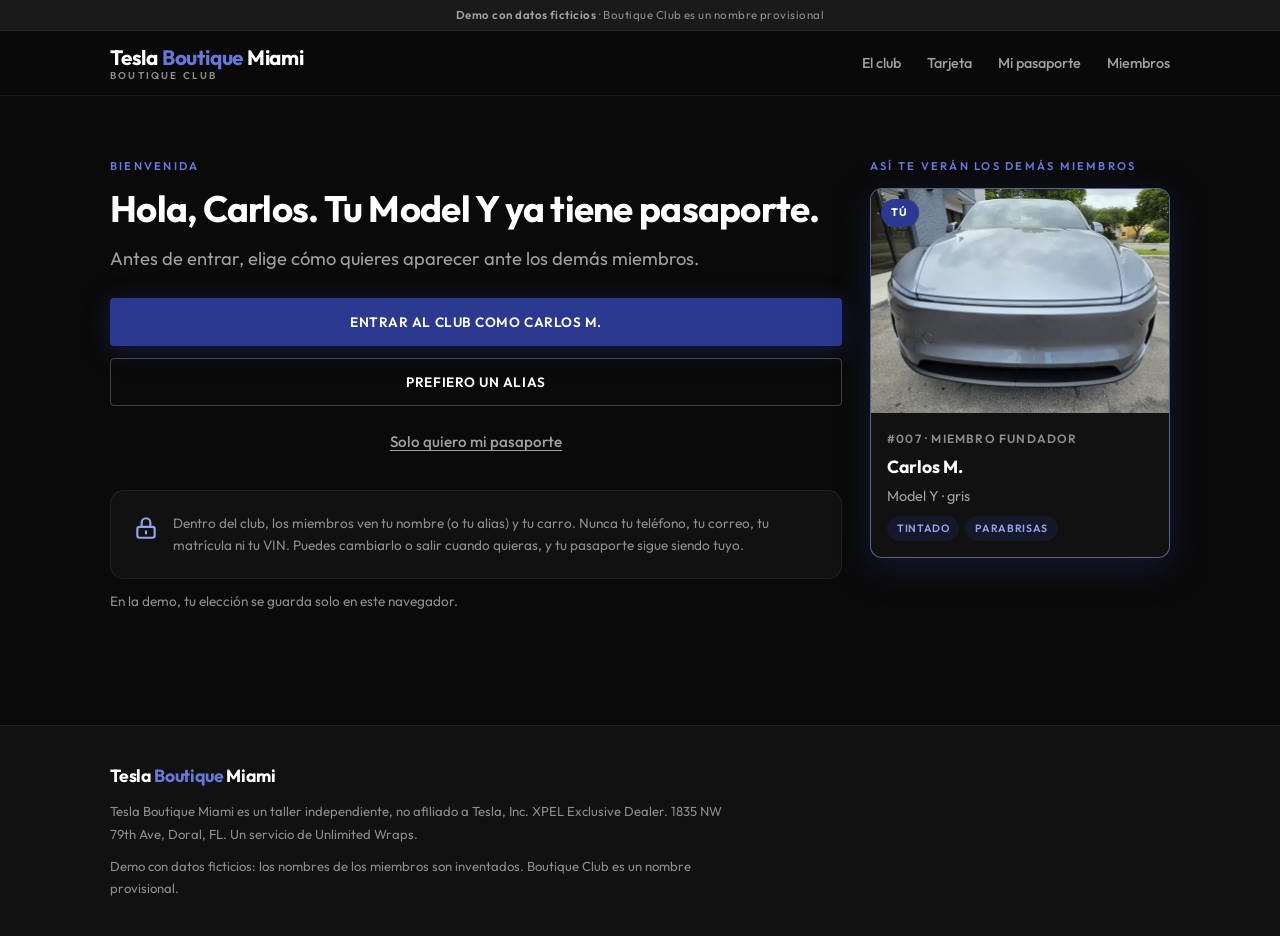
==== bienvenida/index.html @ 5e01b352 "Las cinco pantallas del Boutique Club Portada, tarjeta con QR, bienvenida con la escalera de consent" ====
<!DOCTYPE html>
<html lang="es">
<head>
<meta charset="UTF-8">
<meta name="viewport" content="width=device-width, initial-scale=1.0, viewport-fit=cover">
<meta name="robots" content="noindex, nofollow">
<meta name="theme-color" content="#0a0a0a">
<title>Bienvenida | Boutique Club · Tesla Boutique Miami</title>
<link rel="icon" type="image/svg+xml" href="../favicon.svg">
<link rel="preconnect" href="https://fonts.googleapis.com">
<link rel="preconnect" href="https://fonts.gstatic.com" crossorigin>
<link rel="stylesheet" href="https://fonts.googleapis.com/css2?family=Outfit:wght@400;500;600;700;800&display=swap">
<link rel="stylesheet" href="../assets/css/club.css">
</head>
<body data-raiz="../">
<div class="demo-bar"><strong>Demo con datos ficticios</strong> · Boutique Club es un nombre provisional</div>

<header class="cab"><div class="container cab-inner">
  <a class="logo" href="../" aria-label="Boutique Club, inicio"><span class="logo-main"><span class="logo-tesla">Tesla</span> <span class="logo-boutique">Boutique</span> <span class="logo-miami">Miami</span></span><span class="logo-sub">Boutique Club</span></a>
  <nav class="nav" aria-label="Principal"><a href="../">El club</a><a href="../tarjeta/">Tarjeta</a><a href="../pasaporte/">Mi pasaporte</a><a href="../miembros/">Miembros</a></nav>
</div></header>

<main class="seccion"><div class="container">
  <div class="bienv">
    <div>
      <span class="tag">Bienvenida</span>
      <h1 class="titulo-2">Hola, Carlos. Tu Model Y ya tiene pasaporte.</h1>
      <p class="lead">Antes de entrar, elige cómo quieres aparecer ante los demás miembros.</p>

      <div class="opciones">
        <button type="button" class="btn btn-primary btn-block" data-bc-elegir="nombre">Entrar al club como Carlos M.</button>
        <button type="button" class="btn btn-outline btn-block" data-bc-mostrar-alias aria-expanded="false" aria-controls="alias-caja">Prefiero un alias</button>
        <div class="alias-caja" id="alias-caja" hidden>
          <label for="alias">Tu alias en el club</label>
          <input id="alias" type="text" maxlength="24" autocomplete="off" placeholder="Por ejemplo: Y Gris">
          <button type="button" class="btn btn-primary btn-block" data-bc-elegir="alias">Entrar con este alias</button>
        </div>
        <button type="button" class="btn btn-texto" data-bc-elegir="privado">Solo quiero mi pasaporte</button>
      </div>

      <div class="panel privacidad" style="margin-top:24px">
        <svg fill="none" stroke="currentColor" viewBox="0 0 24 24" aria-hidden="true"><path stroke-linecap="round" stroke-linejoin="round" stroke-width="2" d="M12 15v2m-6 4h12a2 2 0 002-2v-6a2 2 0 00-2-2H6a2 2 0 00-2 2v6a2 2 0 002 2zm10-10V7a4 4 0 00-8 0v4h8z"/></svg>
        <p class="nota">Dentro del club, los miembros ven tu nombre (o tu alias) y tu carro. Nunca tu teléfono, tu correo, tu matrícula ni tu VIN. Puedes cambiarlo o salir cuando quieras, y tu pasaporte sigue siendo tuyo.</p>
      </div>
      <p class="nota" style="margin-top:12px">En la demo, tu elección se guarda solo en este navegador.</p>
    </div>

    <aside class="vista-previa" aria-label="Vista previa">
      <span class="tag">Así te verán los demás miembros</span>
      <div data-bc="preview"></div>
    </aside>
  </div>
</div></main>

<footer class="pie"><div class="container">
  <div class="logo-main"><span class="logo-tesla">Tesla</span> <span class="logo-boutique">Boutique</span> <span class="logo-miami">Miami</span></div>
  <p>Tesla Boutique Miami es un taller independiente, no afiliado a Tesla, Inc. XPEL Exclusive Dealer. 1835 NW 79th Ave, Doral, FL. Un servicio de Unlimited Wraps.</p>
  <p>Demo con datos ficticios: los nombres de los miembros son inventados. Boutique Club es un nombre provisional.</p>
</div></footer>

<nav class="tabbar" aria-label="Secciones">
  <a href="../"><svg fill="none" stroke="currentColor" stroke-width="1.8" viewBox="0 0 24 24" aria-hidden="true"><path stroke-linejoin="round" d="M12 3l2.6 5.3 5.9.9-4.3 4.1 1 5.8L12 16.4l-5.2 2.7 1-5.8-4.3-4.1 5.9-.9L12 3z"/></svg>Club</a>
  <a href="../tarjeta/"><svg fill="none" stroke="currentColor" stroke-width="1.8" viewBox="0 0 24 24" aria-hidden="true"><rect x="3" y="6" width="18" height="12" rx="2"/><path d="M3 10h18"/></svg>Tarjeta</a>
  <a href="../pasaporte/"><svg fill="none" stroke="currentColor" stroke-width="1.8" viewBox="0 0 24 24" aria-hidden="true"><path stroke-linecap="round" stroke-linejoin="round" d="M9 12l2 2 4-4m5.6-4A12 12 0 0112 2.9 12 12 0 013.4 6 12 12 0 003 9c0 5.6 3.8 10.3 9 11.6 5.2-1.3 9-6 9-11.6 0-1-.1-2-.4-3z"/></svg>Pasaporte</a>
  <a href="../miembros/"><svg fill="none" stroke="currentColor" stroke-width="1.8" viewBox="0 0 24 24" aria-hidden="true"><path stroke-linecap="round" stroke-linejoin="round" d="M17 20h5v-2a3 3 0 00-5.4-1.9M17 20H7m10 0v-2c0-.7-.1-1.3-.4-1.9M7 20H2v-2a3 3 0 015.4-1.9M7 20v-2c0-.7.1-1.3.4-1.9m0 0a5 5 0 019.2 0M15 7a3 3 0 11-6 0 3 3 0 016 0z"/></svg>Miembros</a>
</nav>

<script src="../assets/js/datos.js"></script>
<script src="../assets/js/club.js"></script>
</body>
</html>
---- assets/css/club.css ----
/* ============================================================
   BOUTIQUE CLUB (demo), derivado del sistema de Tesla Boutique Miami
   Tokens, tipografía y efecto "linterna" tomados del sitio.
   ============================================================ */

:root {
    --black: #0a0a0a;
    --black-light: #111111;
    --black-lighter: #1a1a1a;
    --gray-dark: #2a2a2a;
    --gray: #8c8c8c;
    --gray-light: #a0a0a0;
    --white: #ffffff;
    --accent: #2B3990;
    --accent-dark: #1e2a6b;
    --accent-glow: rgba(43, 57, 144, 0.4);
    --accent-text: #6678da;
    --peri: #93a2ec;
    --line: rgba(255, 255, 255, 0.07);
    --font-main: 'Outfit', -apple-system, BlinkMacSystemFont, 'Segoe UI', sans-serif;
    --transition-fast: 0.2s ease;
    --transition-med: 0.4s cubic-bezier(0.4, 0, 0.2, 1);
    color-scheme: dark;
}

* { margin: 0; padding: 0; box-sizing: border-box; }
html { overflow-x: hidden; -webkit-text-size-adjust: 100%; }
body {
    font-family: var(--font-main);
    background: var(--black);
    color: var(--white);
    line-height: 1.6;
    overflow-x: hidden;
    -webkit-font-smoothing: antialiased;
    padding-bottom: 76px; /* espacio para la barra inferior en el teléfono */
}
a { color: inherit; text-decoration: none; }
img { max-width: 100%; height: auto; display: block; }
:focus-visible { outline: 2px solid var(--peri); outline-offset: 3px; border-radius: 4px; }

.container { max-width: 1100px; margin: 0 auto; padding-inline: 20px; }
.estrecho { max-width: 640px; }

/* ---------- Aviso de demo ---------- */
.demo-bar {
    background: var(--black-lighter);
    border-bottom: 1px solid var(--line);
    color: var(--gray);
    font-size: 0.72rem;
    letter-spacing: 0.04em;
    text-align: center;
    padding: 6px 12px;
}
.demo-bar strong { color: var(--gray-light); font-weight: 600; }

/* ---------- Cabecera ---------- */
.cab {
    position: sticky; top: 0; z-index: 50;
    background: rgba(10, 10, 10, 0.92);
    backdrop-filter: blur(18px); -webkit-backdrop-filter: blur(18px);
    border-bottom: 1px solid var(--line);
}
.cab-inner { display: flex; align-items: center; justify-content: space-between; gap: 16px; min-height: 64px; }
.logo { display: flex; flex-direction: column; line-height: 1.15; }
.logo-main { font-size: 1.15rem; font-weight: 700; letter-spacing: -0.01em; }
.logo-tesla, .logo-miami { color: var(--white); }
.logo-boutique { color: var(--accent-text); }
.logo-sub { font-size: 0.62rem; font-weight: 600; letter-spacing: 0.22em; text-transform: uppercase; color: var(--gray); }

.nav { display: none; gap: 26px; }
.nav a { font-size: 0.9rem; font-weight: 500; color: var(--gray-light); padding: 8px 0; transition: var(--transition-fast); }
.nav a:hover, .nav a[aria-current="page"] { color: var(--white); }

/* Barra inferior tipo app, solo en el teléfono */
.tabbar {
    position: fixed; left: 0; right: 0; bottom: 0; z-index: 60;
    display: grid; grid-template-columns: repeat(4, 1fr);
    background: rgba(17, 17, 17, 0.96);
    backdrop-filter: blur(18px); -webkit-backdrop-filter: blur(18px);
    border-top: 1px solid var(--line);
    padding: 6px 6px calc(6px + env(safe-area-inset-bottom));
}
.tabbar a {
    display: flex; flex-direction: column; align-items: center; justify-content: center; gap: 3px;
    min-height: 52px; border-radius: 10px;
    font-size: 0.68rem; font-weight: 500; color: var(--gray);
}
.tabbar svg { width: 22px; height: 22px; }
.tabbar a[aria-current="page"] { color: var(--white); }
.tabbar a[aria-current="page"] svg { color: var(--peri); }

@media (min-width: 760px) {
    body { padding-bottom: 0; }
    .nav { display: flex; }
    .tabbar { display: none; }
    .logo-main { font-size: 1.3rem; }
}

/* ---------- Tipografía y piezas comunes ---------- */
.tag {
    display: inline-block; font-size: 0.7rem; font-weight: 600;
    letter-spacing: 0.2em; text-transform: uppercase; color: var(--accent-text);
    margin-bottom: 12px;
}
.titulo { font-size: clamp(2.1rem, 8vw, 3.6rem); font-weight: 800; line-height: 1.05; letter-spacing: -0.03em; margin-bottom: 18px; }
.titulo .azul { color: var(--accent-text); }
.titulo-2 { font-size: clamp(1.6rem, 5vw, 2.3rem); font-weight: 700; letter-spacing: -0.02em; line-height: 1.15; margin-bottom: 12px; }
.titulo-3 { font-size: 1.15rem; font-weight: 700; margin-bottom: 6px; }
.lead { font-size: clamp(1rem, 2.6vw, 1.15rem); color: var(--gray-light); line-height: 1.7; max-width: 60ch; }
.texto { color: var(--gray-light); line-height: 1.7; }
.nota { font-size: 0.85rem; color: var(--gray); line-height: 1.6; }
.seccion { padding-block: 56px; }
.seccion-alt { background: var(--black-light); border-block: 1px solid var(--line); }
.cabeza { margin-bottom: 28px; }

.btn {
    display: inline-flex; align-items: center; justify-content: center; gap: 8px;
    min-height: 48px; padding: 14px 26px;
    font-family: var(--font-main); font-size: 0.85rem; font-weight: 600;
    letter-spacing: 0.04em; text-transform: uppercase;
    border: none; border-radius: 4px; cursor: pointer;
    transition: var(--transition-med); text-align: center;
}
.btn-primary { background: var(--accent); color: var(--white); box-shadow: 0 4px 24px var(--accent-glow); }
.btn-primary:hover { background: var(--accent-dark); transform: translateY(-2px); }
.btn-outline { background: transparent; color: var(--white); border: 1px solid rgba(255, 255, 255, 0.22); }
.btn-outline:hover { background: rgba(255, 255, 255, 0.05); border-color: rgba(255, 255, 255, 0.4); }
.btn-texto { background: none; color: var(--gray-light); text-transform: none; letter-spacing: 0; font-weight: 500; font-size: 0.95rem; text-decoration: underline; text-underline-offset: 3px; padding-inline: 8px; }
.btn-texto:hover { color: var(--white); }
.btn-block { width: 100%; }
.botones { display: flex; flex-wrap: wrap; gap: 12px; }

.panel {
    background: var(--black-light);
    border: 1px solid var(--line);
    border-radius: 14px;
    padding: 22px;
}
.pill {
    display: inline-block; font-size: 0.66rem; font-weight: 600; letter-spacing: 0.06em;
    text-transform: uppercase; color: var(--peri); background: rgba(43, 57, 144, 0.18);
    padding: 4px 10px; border-radius: 100px; white-space: nowrap;
}
.pill-gris { color: var(--gray-light); background: rgba(255, 255, 255, 0.06); }
.chips { display: flex; flex-wrap: wrap; gap: 6px; }

/* ---------- Portada ---------- */
.hero { position: relative; overflow: hidden; padding-block: 72px 56px; }
.hero-bg { position: absolute; inset: 0; z-index: -2; background-size: cover; background-position: center 40%; opacity: 0.55; }
.hero::before {
    content: ''; position: absolute; inset: 0; z-index: -1;
    background:
        linear-gradient(90deg, rgba(10,10,10,0.94) 0%, rgba(10,10,10,0.7) 45%, rgba(10,10,10,0.35) 100%),
        linear-gradient(180deg, rgba(10,10,10,0.2) 0%, var(--black) 100%);
}
.hero .botones { margin-top: 28px; }

.pasos { display: grid; gap: 16px; counter-reset: paso; }
.paso { position: relative; padding: 22px 22px 22px 64px; }
.paso::before {
    counter-increment: paso; content: '0' counter(paso);
    position: absolute; left: 22px; top: 22px;
    font-size: 0.8rem; font-weight: 700; letter-spacing: 0.1em; color: var(--accent-text);
}
.beneficios { display: grid; gap: 16px; }
@media (min-width: 760px) {
    .pasos { grid-template-columns: repeat(3, 1fr); }
    .beneficios { grid-template-columns: repeat(2, 1fr); }
}
.privacidad { display: flex; gap: 14px; align-items: flex-start; }
.privacidad svg { width: 26px; height: 26px; flex-shrink: 0; color: var(--peri); margin-top: 2px; }

/* ---------- Muro de miembros ---------- */
.muro { display: grid; gap: 16px; grid-template-columns: repeat(auto-fill, minmax(min(100%, 240px), 1fr)); }
.ficha {
    background: var(--black-light); border: 1px solid var(--line); border-radius: 12px;
    overflow: hidden; display: flex; flex-direction: column; position: relative;
}
.ficha img { width: 100%; aspect-ratio: 4 / 3; object-fit: cover; }
.ficha-cuerpo { padding: 16px; display: flex; flex-direction: column; gap: 8px; flex: 1; }
.ficha-nombre { font-size: 1.1rem; font-weight: 700; line-height: 1.2; }
.ficha-carro { font-size: 0.9rem; color: var(--gray-light); }
.ficha-num { font-size: 0.75rem; font-weight: 600; letter-spacing: 0.1em; color: var(--gray); text-transform: uppercase; }
.ficha.es-tu { border-color: rgba(147, 162, 236, 0.55); box-shadow: 0 10px 36px rgba(43, 57, 144, 0.3); }
.marca-tu {
    position: absolute; top: 10px; left: 10px;
    background: var(--accent); color: var(--white);
    font-size: 0.68rem; font-weight: 700; letter-spacing: 0.12em; text-transform: uppercase;
    padding: 5px 10px; border-radius: 100px;
}
.solo-miembros { display: inline-flex; align-items: center; gap: 8px; }
.solo-miembros svg { width: 16px; height: 16px; color: var(--peri); }

/* ---------- Tarjeta física ---------- */
.carnets { display: grid; gap: 22px; justify-items: center; }
@media (min-width: 900px) { .carnets { grid-template-columns: 1fr 1fr; } }
.carnet {
    width: min(100%, 420px); aspect-ratio: 1.586; border-radius: 18px;
    padding: 22px 24px; display: flex; flex-direction: column; justify-content: space-between;
    background:
        radial-gradient(120% 90% at 100% 0%, rgba(43, 57, 144, 0.45) 0%, transparent 55%),
        radial-gradient(90% 80% at 0% 100%, rgba(43, 57, 144, 0.18) 0%, transparent 60%),
        #0d0d0f;
    border: 1px solid rgba(255, 255, 255, 0.08);
    box-shadow: 0 24px 60px rgba(0, 0, 0, 0.55);
}
.carnet-arriba { display: flex; justify-content: space-between; align-items: flex-start; gap: 12px; }
.carnet-mono { width: 40px; height: 40px; border-radius: 9px; }
.carnet-club { font-size: 0.72rem; font-weight: 700; letter-spacing: 0.32em; color: var(--white); text-align: right; }
.carnet-club small { display: block; font-size: 0.56rem; font-weight: 500; letter-spacing: 0.14em; color: var(--gray); margin-top: 4px; }
.carnet-num { font-size: clamp(2.2rem, 11vw, 3rem); font-weight: 800; letter-spacing: -0.02em; line-height: 1; }
.carnet-rol { font-size: 0.68rem; font-weight: 600; letter-spacing: 0.2em; text-transform: uppercase; color: var(--peri); margin-bottom: 4px; }
.carnet-abajo { display: flex; justify-content: space-between; align-items: flex-end; gap: 12px; }
.carnet-carro { font-size: 0.85rem; color: var(--gray-light); text-align: right; }
.carnet-reverso { flex-direction: row; align-items: center; gap: 18px; }
.carnet-qr { background: var(--white); border-radius: 10px; padding: 6px; width: 38%; flex-shrink: 0; }
.carnet-qr img { width: 100%; height: auto; }
.carnet-texto { display: flex; flex-direction: column; gap: 8px; }
.carnet-hola { font-size: clamp(1rem, 4.2vw, 1.2rem); font-weight: 700; line-height: 1.25; }
.carnet-pie { font-size: 0.66rem; color: var(--gray); letter-spacing: 0.04em; }
.etiqueta-cara { font-size: 0.7rem; letter-spacing: 0.18em; text-transform: uppercase; color: var(--gray); text-align: center; margin-top: 10px; }

/* ---------- Bienvenida ---------- */
.opciones { display: grid; gap: 12px; margin-top: 24px; }
.alias-caja { display: grid; gap: 10px; margin-top: 4px; }
.alias-caja label { font-size: 0.8rem; font-weight: 600; letter-spacing: 0.04em; text-transform: uppercase; color: var(--gray-light); }
.alias-caja input {
    font-family: var(--font-main); font-size: 1rem; color: var(--white);
    background: var(--black-lighter); border: 1px solid var(--gray-dark); border-radius: 10px;
    padding: 13px 14px; width: 100%; min-height: 48px;
}
.alias-caja input:focus { outline: none; border-color: var(--accent); box-shadow: 0 0 0 3px var(--accent-glow); }
.vista-previa { max-width: 320px; }

/* ---------- Pasaporte ---------- */
.notif {
    display: flex; gap: 12px; align-items: flex-start;
    background: rgba(255, 255, 255, 0.07); border: 1px solid rgba(255, 255, 255, 0.1);
    backdrop-filter: blur(14px); -webkit-backdrop-filter: blur(14px);
    border-radius: 18px; padding: 12px 14px; margin-block: 16px 4px;
}
.notif img { width: 34px; height: 34px; border-radius: 8px; flex-shrink: 0; }
.notif-app { font-size: 0.7rem; letter-spacing: 0.06em; text-transform: uppercase; color: var(--gray-light); display: flex; justify-content: space-between; gap: 8px; }
.notif-texto { font-size: 0.92rem; line-height: 1.45; }
.notif-texto strong { font-weight: 600; }
@media (prefers-reduced-motion: no-preference) {
    .notif { animation: bajar 0.7s cubic-bezier(0.2, 0.8, 0.2, 1) 0.6s both; }
}
@keyframes bajar { from { opacity: 0; transform: translateY(-14px); } to { opacity: 1; transform: none; } }

.pas-cab { position: relative; border-radius: 16px; overflow: hidden; margin-top: 16px; min-height: 280px; display: flex; align-items: flex-end; }
.pas-cab > img { position: absolute; inset: 0; width: 100%; height: 100%; object-fit: cover; }
.pas-cab::after { content: ''; position: absolute; inset: 0; background: linear-gradient(180deg, rgba(10,10,10,0) 30%, rgba(10,10,10,0.92) 100%); }
.pas-cab-texto { position: relative; z-index: 2; padding: 22px; width: 100%; }
.pas-cab .titulo { margin-bottom: 6px; font-size: clamp(1.9rem, 8vw, 2.8rem); }
.pas-meta { display: flex; flex-wrap: wrap; gap: 8px; align-items: center; color: var(--gray-light); font-size: 0.95rem; }

.bloque { margin-top: 28px; }
.bloque-tit { display: flex; justify-content: space-between; align-items: baseline; gap: 12px; margin-bottom: 14px; }

.mapa { display: grid; gap: 20px; align-items: start; }
@media (min-width: 760px) { .mapa { grid-template-columns: 240px 1fr; } }
.mapa svg { width: 100%; max-width: 240px; height: auto; margin-inline: auto; display: block; }
.zona { stroke: rgba(255, 255, 255, 0.28); stroke-width: 1; cursor: pointer; transition: opacity var(--transition-fast); }
.zona.prot { fill: var(--accent); stroke: var(--peri); }
.zona.sin { fill: url(#rayado); }
.zona.eval { fill: url(#punteado); }
.zona.activa { stroke: var(--white); stroke-width: 2.2; }
.leyenda { display: flex; flex-wrap: wrap; gap: 14px; font-size: 0.8rem; color: var(--gray-light); margin-bottom: 12px; }
.leyenda span { display: inline-flex; align-items: center; gap: 6px; }
.muestra { width: 16px; height: 16px; border-radius: 4px; border: 1px solid rgba(255,255,255,0.3); flex-shrink: 0; }
.muestra.prot { background: var(--accent); border-color: var(--peri); }
.muestra.sin { background: repeating-linear-gradient(45deg, #1b1b1b 0 3px, #5b5b5b 3px 4.5px); }
.muestra.eval { background: radial-gradient(circle, #6b6b6b 1px, #161616 1.4px) 0 0 / 5px 5px; }
.zonas-lista { list-style: none; display: grid; gap: 2px; }
.zonas-lista li {
    display: grid; grid-template-columns: 16px 1fr auto; gap: 10px; align-items: center;
    padding: 9px 10px; border-radius: 8px; font-size: 0.92rem;
}
.zonas-lista li.activa { background: rgba(43, 57, 144, 0.2); }
.zonas-lista .estado { font-size: 0.78rem; color: var(--gray-light); text-align: right; }
.zonas-lista .origen { display: block; font-size: 0.72rem; color: var(--gray); }

.servicio { display: grid; grid-template-columns: 1fr auto; gap: 4px 16px; padding-block: 14px; border-top: 1px solid var(--line); }
.servicio:first-of-type { border-top: none; padding-top: 0; }
.servicio-nombre { font-weight: 600; }
.servicio-prod { font-size: 0.9rem; color: var(--gray-light); }
.servicio-fecha { font-size: 0.8rem; color: var(--gray); text-align: right; white-space: nowrap; }
.xpel { height: 14px; width: auto; display: inline-block; vertical-align: -1px; opacity: 0.9; }

.cuidados { list-style: none; display: grid; gap: 12px; }
.cuidados li { display: grid; grid-template-columns: 22px 1fr; gap: 10px; color: var(--gray-light); line-height: 1.6; }
.cuidados svg { width: 20px; height: 20px; color: var(--peri); margin-top: 3px; }
.cuidados strong { color: var(--white); font-weight: 600; }

.sugerencia { border-left: 3px solid var(--accent); }
.lugar { display: grid; grid-template-columns: repeat(2, 1fr); gap: 1px; background: var(--line); border-radius: 12px; overflow: hidden; border: 1px solid var(--line); }
.lugar div { background: var(--black-light); padding: 16px; }
.lugar dt { font-size: 0.7rem; text-transform: uppercase; letter-spacing: 0.1em; color: var(--gray); margin-bottom: 4px; }
.lugar dd { font-weight: 600; }
.aviso-eleccion { border-color: rgba(147, 162, 236, 0.45); }

/* ---------- Pie ---------- */
.pie { border-top: 1px solid var(--line); background: var(--black-light); padding-block: 36px; margin-top: 56px; }
.pie .logo-main { font-size: 1.1rem; }
.pie p { font-size: 0.82rem; color: var(--gray); line-height: 1.7; margin-top: 10px; max-width: 70ch; }

/* ---------- Linterna (del sitio) ---------- */
@property --beam-angle { syntax: "<angle>"; initial-value: 0deg; inherits: false; }
.beam-edge {
    position: relative; isolation: isolate;
    --beam-thickness: 1.5px; --beam-spin: 15s; --beam-fade: 1.8s;
    --beam-c1: #2B3990; --beam-c2: #6f80e0; --beam-c3: #93a2ec;
}
.beam-edge::before {
    content: ""; position: absolute; inset: 0; border-radius: inherit; padding: var(--beam-thickness);
    background: conic-gradient(from var(--beam-angle),
        transparent 0deg, transparent 205deg, rgba(43, 57, 144, 0) 230deg,
        var(--beam-c1) 262deg, var(--beam-c2) 296deg, var(--beam-c3) 312deg,
        var(--beam-c2) 328deg, var(--beam-c1) 352deg, transparent 360deg);
    -webkit-mask: linear-gradient(#fff 0 0) content-box, linear-gradient(#fff 0 0);
            mask: linear-gradient(#fff 0 0) content-box, linear-gradient(#fff 0 0);
    -webkit-mask-composite: xor; mask-composite: exclude;
    filter: drop-shadow(0 0 5px rgba(111, 128, 224, 0.45)) drop-shadow(0 0 11px rgba(43, 57, 144, 0.35));
    opacity: 0; pointer-events: none; z-index: 3;
}
.beam-edge > * { position: relative; z-index: 1; }
@media (prefers-reduced-motion: no-preference) {
    .beam-edge.beam-on::before {
        animation: beamFade var(--beam-fade) ease-out forwards, beamSpin var(--beam-spin) linear infinite;
    }
}
@keyframes beamFade { from { opacity: 0; } to { opacity: 1; } }
@keyframes beamSpin { to { --beam-angle: 360deg; } }

/* ---------- Ajustes de composición ---------- */
.pas-cab > img { z-index: 0; }
.pas-cab::after { z-index: 1; background: linear-gradient(180deg, rgba(10,10,10,0) 25%, rgba(10,10,10,0.7) 62%, rgba(10,10,10,0.95) 100%); }
.pas-cab > .pas-cab-texto { z-index: 2; }
.bienv { display: grid; gap: 28px; align-items: start; }
@media (min-width: 760px) { .bienv { grid-template-columns: 1fr 300px; } }
.zonas-lista li[data-zona] { cursor: pointer; }
.pila { display: grid; gap: 16px; }

[hidden] { display: none !important; }
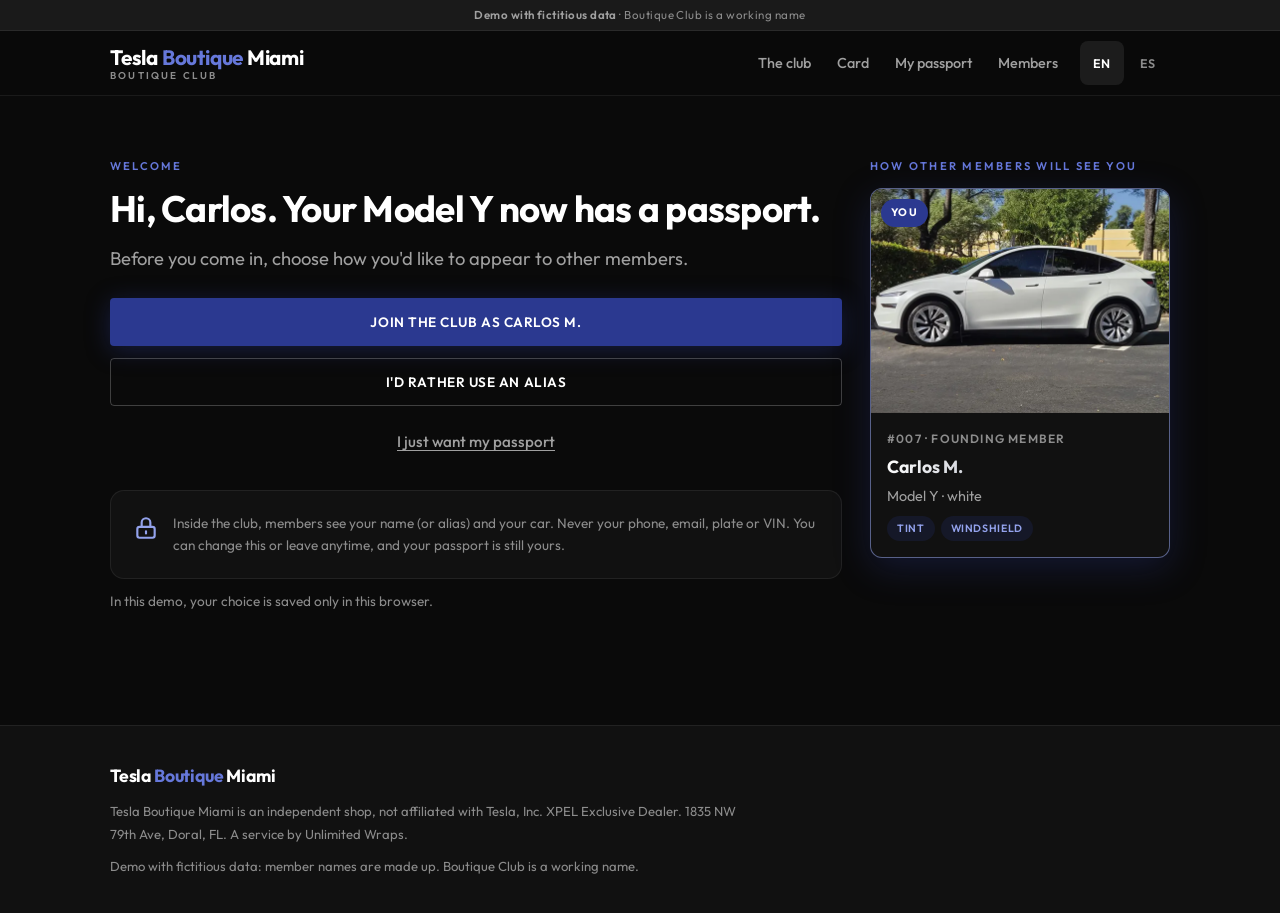
==== commit 9984471c: "v2: ingles primero, comodidad y distincion solo dentro Idioma EN por defecto y ES desde i18n.js, ele" ====
--- a/bienvenida/index.html
+++ b/bienvenida/index.html
@@ -1,71 +1,11 @@
 <!DOCTYPE html>
-<html lang="es">
+<html lang="en">
 <head>
 <meta charset="UTF-8">
-<meta name="viewport" content="width=device-width, initial-scale=1.0, viewport-fit=cover">
 <meta name="robots" content="noindex, nofollow">
-<meta name="theme-color" content="#0a0a0a">
-<title>Bienvenida | Boutique Club · Tesla Boutique Miami</title>
-<link rel="icon" type="image/svg+xml" href="../favicon.svg">
-<link rel="preconnect" href="https://fonts.googleapis.com">
-<link rel="preconnect" href="https://fonts.gstatic.com" crossorigin>
-<link rel="stylesheet" href="https://fonts.googleapis.com/css2?family=Outfit:wght@400;500;600;700;800&display=swap">
-<link rel="stylesheet" href="../assets/css/club.css">
+<meta http-equiv="refresh" content="0; url=../welcome/">
+<title>Boutique Club</title>
+<script>location.replace('../welcome/' + location.hash);</script>
 </head>
-<body data-raiz="../">
-<div class="demo-bar"><strong>Demo con datos ficticios</strong> · Boutique Club es un nombre provisional</div>
-
-<header class="cab"><div class="container cab-inner">
-  <a class="logo" href="../" aria-label="Boutique Club, inicio"><span class="logo-main"><span class="logo-tesla">Tesla</span> <span class="logo-boutique">Boutique</span> <span class="logo-miami">Miami</span></span><span class="logo-sub">Boutique Club</span></a>
-  <nav class="nav" aria-label="Principal"><a href="../">El club</a><a href="../tarjeta/">Tarjeta</a><a href="../pasaporte/">Mi pasaporte</a><a href="../miembros/">Miembros</a></nav>
-</div></header>
-
-<main class="seccion"><div class="container">
-  <div class="bienv">
-    <div>
-      <span class="tag">Bienvenida</span>
-      <h1 class="titulo-2">Hola, Carlos. Tu Model Y ya tiene pasaporte.</h1>
-      <p class="lead">Antes de entrar, elige cómo quieres aparecer ante los demás miembros.</p>
-
-      <div class="opciones">
-        <button type="button" class="btn btn-primary btn-block" data-bc-elegir="nombre">Entrar al club como Carlos M.</button>
-        <button type="button" class="btn btn-outline btn-block" data-bc-mostrar-alias aria-expanded="false" aria-controls="alias-caja">Prefiero un alias</button>
-        <div class="alias-caja" id="alias-caja" hidden>
-          <label for="alias">Tu alias en el club</label>
-          <input id="alias" type="text" maxlength="24" autocomplete="off" placeholder="Por ejemplo: Y Gris">
-          <button type="button" class="btn btn-primary btn-block" data-bc-elegir="alias">Entrar con este alias</button>
-        </div>
-        <button type="button" class="btn btn-texto" data-bc-elegir="privado">Solo quiero mi pasaporte</button>
-      </div>
-
-      <div class="panel privacidad" style="margin-top:24px">
-        <svg fill="none" stroke="currentColor" viewBox="0 0 24 24" aria-hidden="true"><path stroke-linecap="round" stroke-linejoin="round" stroke-width="2" d="M12 15v2m-6 4h12a2 2 0 002-2v-6a2 2 0 00-2-2H6a2 2 0 00-2 2v6a2 2 0 002 2zm10-10V7a4 4 0 00-8 0v4h8z"/></svg>
-        <p class="nota">Dentro del club, los miembros ven tu nombre (o tu alias) y tu carro. Nunca tu teléfono, tu correo, tu matrícula ni tu VIN. Puedes cambiarlo o salir cuando quieras, y tu pasaporte sigue siendo tuyo.</p>
-      </div>
-      <p class="nota" style="margin-top:12px">En la demo, tu elección se guarda solo en este navegador.</p>
-    </div>
-
-    <aside class="vista-previa" aria-label="Vista previa">
-      <span class="tag">Así te verán los demás miembros</span>
-      <div data-bc="preview"></div>
-    </aside>
-  </div>
-</div></main>
-
-<footer class="pie"><div class="container">
-  <div class="logo-main"><span class="logo-tesla">Tesla</span> <span class="logo-boutique">Boutique</span> <span class="logo-miami">Miami</span></div>
-  <p>Tesla Boutique Miami es un taller independiente, no afiliado a Tesla, Inc. XPEL Exclusive Dealer. 1835 NW 79th Ave, Doral, FL. Un servicio de Unlimited Wraps.</p>
-  <p>Demo con datos ficticios: los nombres de los miembros son inventados. Boutique Club es un nombre provisional.</p>
-</div></footer>
-
-<nav class="tabbar" aria-label="Secciones">
-  <a href="../"><svg fill="none" stroke="currentColor" stroke-width="1.8" viewBox="0 0 24 24" aria-hidden="true"><path stroke-linejoin="round" d="M12 3l2.6 5.3 5.9.9-4.3 4.1 1 5.8L12 16.4l-5.2 2.7 1-5.8-4.3-4.1 5.9-.9L12 3z"/></svg>Club</a>
-  <a href="../tarjeta/"><svg fill="none" stroke="currentColor" stroke-width="1.8" viewBox="0 0 24 24" aria-hidden="true"><rect x="3" y="6" width="18" height="12" rx="2"/><path d="M3 10h18"/></svg>Tarjeta</a>
-  <a href="../pasaporte/"><svg fill="none" stroke="currentColor" stroke-width="1.8" viewBox="0 0 24 24" aria-hidden="true"><path stroke-linecap="round" stroke-linejoin="round" d="M9 12l2 2 4-4m5.6-4A12 12 0 0112 2.9 12 12 0 013.4 6 12 12 0 003 9c0 5.6 3.8 10.3 9 11.6 5.2-1.3 9-6 9-11.6 0-1-.1-2-.4-3z"/></svg>Pasaporte</a>
-  <a href="../miembros/"><svg fill="none" stroke="currentColor" stroke-width="1.8" viewBox="0 0 24 24" aria-hidden="true"><path stroke-linecap="round" stroke-linejoin="round" d="M17 20h5v-2a3 3 0 00-5.4-1.9M17 20H7m10 0v-2c0-.7-.1-1.3-.4-1.9M7 20H2v-2a3 3 0 015.4-1.9M7 20v-2c0-.7.1-1.3.4-1.9m0 0a5 5 0 019.2 0M15 7a3 3 0 11-6 0 3 3 0 016 0z"/></svg>Miembros</a>
-</nav>
-
-<script src="../assets/js/datos.js"></script>
-<script src="../assets/js/club.js"></script>
-</body>
+<body><p><a href="../welcome/">Boutique Club: continue</a></p></body>
 </html>
